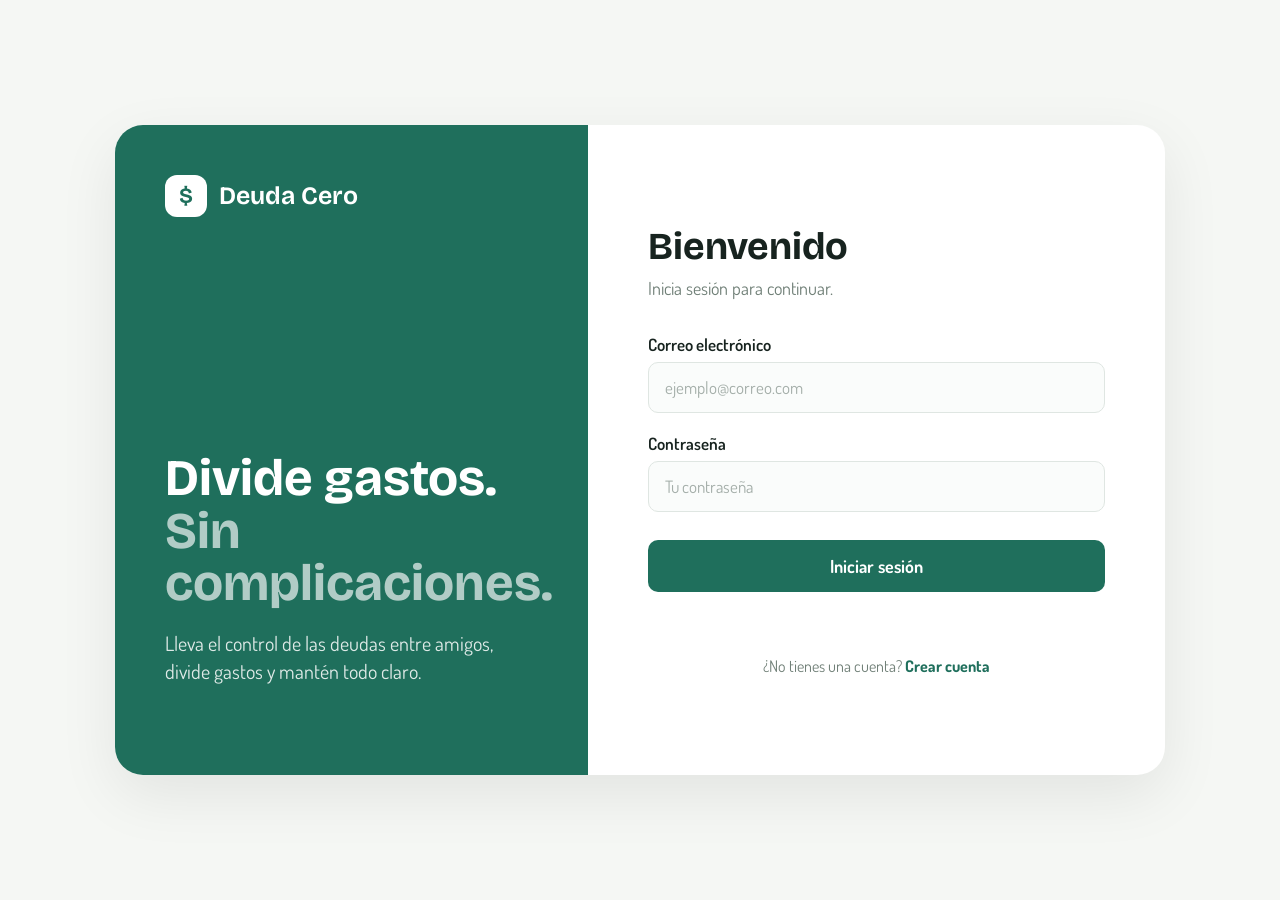
==== src/main/resources/static/dashboard.html @ 62c59991 "refactor(frontend): mover de ruta los paquetes" ====
<!DOCTYPE html>
<html lang="es">
<head>
    <meta charset="UTF-8">
    <meta name="viewport" content="width=device-width, initial-scale=1.0">

    <title>Deuda Cero</title>

    <!-- Google Fonts -->
    <link rel="preconnect" href="https://fonts.googleapis.com">
    <link rel="preconnect" href="https://fonts.gstatic.com" crossorigin>
    <link href="https://fonts.googleapis.com/css2?family=Bricolage+Grotesque:opsz,wght@12..96,200..800&family=Dosis:wght@200..800&display=swap" rel="stylesheet">

    <link rel="stylesheet" href="./css/dashboard.css">
</head>

<body>

    <div class="app">

        <!-- BARRA LATERAL -->
        <aside class="sidebar">

            <div class="logo">
                <span class="logo-icon">$</span>
                <span>Deuda Cero</span>
            </div>

            <nav class="navigation">

                <a href="dashboard.html" class="nav-item active">
                    <span class="nav-icon">⌂</span>
                    <span>Inicio</span>
                </a>

                <a href="#" class="nav-item">
                    <span class="nav-icon">▣</span>
                    <span>Mis grupos</span>
                </a>

                <a href="#" class="nav-item">
                    <span class="nav-icon">✉</span>
                    <span>Invitaciones</span>
                    <span class="notification-badge hidden"></span>
                </a>

            </nav>

            <div class="sidebar-bottom">

                <button id="logoutBtn" class="logout-button">
                    <span class="nav-icon">↪</span>
                    <span>Cerrar sesión</span>
                </button>

            </div>

        </aside>


        <!-- CONTENIDO PRINCIPAL -->
        <main class="main-content">

            <!-- HEADER -->
            <header class="topbar">

                <div class="welcome">
                    <span class="welcome-label">Bienvenido de nuevo</span>
                    <h1 id="userName">Cargando...</h1>
                </div>

                <div class="user-info">
                    <div class="user-avatar" id="userAvatar">
                        ?
                    </div>

                    <div class="user-data">
                        <span id="userNameHeader">Usuario</span>
                        <span id="userEmail">correo@ejemplo.com</span>
                    </div>
                </div>

            </header>


            <!-- CONTENIDO -->
            <section class="content">

                <!-- ENCABEZADO DE GRUPOS -->
                <div class="section-header">

                    <div>
                        <span class="section-label">ESPACIOS COMPARTIDOS</span>
                        <h2>Mis grupos</h2>
                    </div>

                    <button id="createGroupBtn" class="primary-button">
                        <span>+</span>
                        Crear grupo
                    </button>

                </div>


                <!-- GRUPOS -->
                <div id="groupsContainer" class="groups-grid">

                    <!--
                        Los grupos reales se cargarán aquí
                        mediante JavaScript.
                    -->

                    <div class="empty-state" id="groupsLoading">
                        <div class="loading-spinner"></div>
                        <p>Cargando tus grupos...</p>
                    </div>

                </div>


                <!-- INVITACIONES -->
                <div class="section-header invitations-header">

                    <div>
                        <span class="section-label">PENDIENTES</span>
                        <h2>Invitaciones</h2>
                    </div>

                </div>


                <div id="invitationsContainer" class="invitations-container">

                    <div class="empty-state">
                        <div class="empty-icon">✉</div>
                        <p>Cargando invitaciones...</p>
                    </div>

                </div>

            </section>

        </main>

    </div>


    <!-- MODAL CREAR GRUPO -->
    <div id="createGroupModal" class="modal-overlay hidden">

        <div class="modal">

            <div class="modal-header">
                <div>
                    <span class="section-label">NUEVO ESPACIO</span>
                    <h2>Crear grupo</h2>
                </div>

                <button id="closeModalBtn" class="close-button">
                    ×
                </button>
            </div>


            <form id="createGroupForm">

                <div class="form-group">

                    <label for="groupName">
                        Nombre del grupo
                    </label>

                    <input
                        type="text"
                        id="groupName"
                        name="nombre"
                        placeholder="Ej. Viaje a Cancún"
                        maxlength="50"
                        required
                    >

                </div>


                <div class="form-group">

                    <label for="groupDescription">
                        Descripción
                        <span>(opcional)</span>
                    </label>

                    <textarea
                        id="groupDescription"
                        name="descripcion"
                        placeholder="¿Para qué utilizarán este grupo?"
                        maxlength="255"
                        rows="4"
                    ></textarea>

                </div>


                <div id="createGroupError" class="form-error hidden">
                </div>


                <div class="modal-actions">

                    <button
                        type="button"
                        id="cancelModalBtn"
                        class="secondary-button"
                    >
                        Cancelar
                    </button>

                    <button
                        type="submit"
                        class="primary-button"
                    >
                        Crear grupo
                    </button>

                </div>

            </form>

        </div>

    </div>


    <script src="./javascript/api.js"></script>
    <script src="./javascript/dashboard.js"></script>

</body>
</html>
---- src/main/resources/static/css/dashboard.css ----
* {
    margin: 0;
    padding: 0;
    box-sizing: border-box;
}

:root {
    --background: #f5f5f2;
    --surface: #ffffff;
    --surface-secondary: #f8f8f6;

    --text-primary: #1f211f;
    --text-secondary: #777a75;
    --text-light: #a0a39d;

    --border: #e8e8e3;

    --accent: #1f211f;
    --accent-hover: #353735;

    --success: #3d7655;
    --success-background: #edf6ef;

    --danger: #a34d4d;
    --danger-background: #faf0f0;

    --shadow: 0 10px 30px rgba(30, 30, 30, 0.06);

    --sidebar-width: 240px;
}


/* =========================
   GENERAL
========================= */

body {
    font-family: "Dosis", sans-serif;
    background: var(--background);
    color: var(--text-primary);
    min-height: 100vh;
}

button,
input,
textarea {
    font-family: inherit;
}

button {
    cursor: pointer;
}

a {
    text-decoration: none;
    color: inherit;
}


/* =========================
   APP
========================= */

.app {
    display: flex;
    min-height: 100vh;
}


/* =========================
   SIDEBAR
========================= */

.sidebar {
    width: var(--sidebar-width);
    background: var(--surface);
    border-right: 1px solid var(--border);

    display: flex;
    flex-direction: column;

    padding: 28px 18px;

    position: fixed;
    left: 0;
    top: 0;
    bottom: 0;
}


/* LOGO */

.logo {
    display: flex;
    align-items: center;
    gap: 10px;

    padding: 0 10px;
    margin-bottom: 45px;

    font-family: "Bricolage Grotesque", sans-serif;
    font-size: 20px;
    font-weight: 650;
}

.logo-icon {
    width: 32px;
    height: 32px;

    display: flex;
    align-items: center;
    justify-content: center;

    background: var(--accent);
    color: white;

    border-radius: 9px;

    font-family: "Bricolage Grotesque", sans-serif;
    font-size: 17px;
}


/* NAVIGATION */

.navigation {
    display: flex;
    flex-direction: column;
    gap: 5px;
}

.nav-item,
.logout-button {
    width: 100%;

    display: flex;
    align-items: center;
    gap: 12px;

    padding: 11px 12px;

    border: none;
    border-radius: 9px;

    background: transparent;

    color: var(--text-secondary);

    font-size: 16px;

    transition: 0.2s ease;
}

.nav-item:hover,
.logout-button:hover {
    background: var(--surface-secondary);
    color: var(--text-primary);
}

.nav-item.active {
    background: #eeeeeb;
    color: var(--text-primary);
    font-weight: 600;
}

.nav-icon {
    width: 20px;

    display: flex;
    justify-content: center;

    font-size: 18px;
}

.notification-badge {
    margin-left: auto;

    min-width: 20px;
    height: 20px;

    padding: 0 5px;

    display: flex;
    align-items: center;
    justify-content: center;

    border-radius: 20px;

    background: var(--accent);
    color: white;

    font-size: 12px;
    font-weight: 600;
}

.sidebar-bottom {
    margin-top: auto;
}


/* =========================
   MAIN
========================= */

.main-content {
    margin-left: var(--sidebar-width);

    width: calc(100% - var(--sidebar-width));

    min-height: 100vh;
}


/* =========================
   TOPBAR
========================= */

.topbar {
    min-height: 105px;

    display: flex;
    align-items: center;
    justify-content: space-between;

    padding: 28px 45px;

    background: var(--surface);

    border-bottom: 1px solid var(--border);
}

.welcome {
    display: flex;
    flex-direction: column;
}

.welcome-label {
    color: var(--text-secondary);
    font-size: 14px;
    margin-bottom: 2px;
}

.welcome h1 {
    font-family: "Bricolage Grotesque", sans-serif;

    font-size: 27px;
    font-weight: 600;
}


/* USER */

.user-info {
    display: flex;
    align-items: center;
    gap: 11px;
}

.user-avatar {
    width: 40px;
    height: 40px;

    display: flex;
    align-items: center;
    justify-content: center;

    border-radius: 50%;

    background: var(--accent);
    color: white;

    font-family: "Bricolage Grotesque", sans-serif;
    font-weight: 600;
}

.user-data {
    display: flex;
    flex-direction: column;
}

.user-data span:first-child {
    font-weight: 600;
    font-size: 15px;
}

.user-data span:last-child {
    color: var(--text-secondary);
    font-size: 13px;
}


/* =========================
   CONTENT
========================= */

.content {
    max-width: 1250px;
    margin: 0 auto;

    padding: 42px 45px 60px;
}


/* SECTION HEADER */

.section-header {
    display: flex;
    align-items: flex-end;
    justify-content: space-between;

    margin-bottom: 22px;
}

.section-label {
    display: block;

    color: var(--text-light);

    font-family: "Bricolage Grotesque", sans-serif;

    font-size: 11px;
    font-weight: 650;

    letter-spacing: 1.5px;

    margin-bottom: 5px;
}

.section-header h2 {
    font-family: "Bricolage Grotesque", sans-serif;

    font-size: 23px;
    font-weight: 600;
}


/* =========================
   BUTTONS
========================= */

.primary-button,
.secondary-button {
    border: none;
    border-radius: 8px;

    padding: 10px 16px;

    font-size: 15px;
    font-weight: 600;

    transition: 0.2s ease;
}

.primary-button {
    background: var(--accent);
    color: white;
}

.primary-button:hover {
    background: var(--accent-hover);
    transform: translateY(-1px);
}

.secondary-button {
    background: #eeeeeb;
    color: var(--text-primary);
}

.secondary-button:hover {
    background: #e5e5e1;
}


/* =========================
   GROUPS
========================= */

.groups-grid {
    display: grid;

    grid-template-columns: repeat(auto-fill, minmax(250px, 1fr));

    gap: 16px;

    min-height: 120px;
}

.group-card {
    background: var(--surface);

    border: 1px solid var(--border);

    border-radius: 13px;

    padding: 22px;

    cursor: pointer;

    box-shadow: var(--shadow);

    transition: 0.2s ease;
}

.group-card:hover {
    transform: translateY(-3px);
    border-color: #d7d7d1;
}

.group-card-top {
    display: flex;
    align-items: center;
    justify-content: space-between;

    margin-bottom: 20px;
}

.group-icon {
    width: 43px;
    height: 43px;

    display: flex;
    align-items: center;
    justify-content: center;

    background: #eeeeeb;

    border-radius: 10px;

    font-family: "Bricolage Grotesque", sans-serif;
    font-size: 18px;
    font-weight: 600;
}

.group-arrow {
    color: var(--text-light);
    font-size: 20px;
}

.group-card h3 {
    font-family: "Bricolage Grotesque", sans-serif;

    font-size: 19px;
    font-weight: 600;

    margin-bottom: 6px;
}

.group-description {
    color: var(--text-secondary);

    font-size: 14px;

    min-height: 21px;

    margin-bottom: 15px;
}

.group-members {
    color: var(--text-secondary);

    font-size: 14px;
}


/* =========================
   EMPTY / LOADING
========================= */

.empty-state {
    width: 100%;

    min-height: 130px;

    display: flex;
    flex-direction: column;

    align-items: center;
    justify-content: center;

    gap: 8px;

    color: var(--text-secondary);

    border: 1px dashed #d9d9d3;
    border-radius: 12px;
}

.empty-icon {
    font-size: 24px;
}

.loading-spinner {
    width: 23px;
    height: 23px;

    border: 3px solid #e5e5e0;
    border-top-color: var(--accent);

    border-radius: 50%;

    animation: spin 0.8s linear infinite;
}

@keyframes spin {
    to {
        transform: rotate(360deg);
    }
}


/* =========================
   INVITATIONS
========================= */

.invitations-header {
    margin-top: 48px;
}

.invitations-container {
    display: flex;
    flex-direction: column;

    gap: 10px;
}

.invitation-card {
    background: var(--surface);

    border: 1px solid var(--border);

    border-radius: 12px;

    padding: 18px 20px;

    display: flex;
    align-items: center;
    justify-content: space-between;

    box-shadow: var(--shadow);
}

.invitation-info {
    display: flex;
    flex-direction: column;

    gap: 3px;
}

.invitation-info strong {
    font-family: "Bricolage Grotesque", sans-serif;
    font-size: 16px;
}

.invitation-info span {
    color: var(--text-secondary);
    font-size: 14px;
}

.invitation-actions {
    display: flex;
    gap: 8px;
}

.accept-button,
.reject-button {
    border: none;

    padding: 8px 13px;

    border-radius: 7px;

    font-size: 14px;
    font-weight: 600;
}

.accept-button {
    background: var(--success-background);
    color: var(--success);
}

.reject-button {
    background: var(--danger-background);
    color: var(--danger);
}


/* =========================
   MODAL
========================= */

.modal-overlay {
    position: fixed;

    inset: 0;

    background: rgba(20, 20, 20, 0.35);

    display: flex;
    align-items: center;
    justify-content: center;

    padding: 20px;

    z-index: 100;
}

.modal {
    width: 100%;
    max-width: 450px;

    background: var(--surface);

    border-radius: 15px;

    padding: 27px;

    box-shadow: 0 20px 60px rgba(0, 0, 0, 0.15);
}

.modal-header {
    display: flex;
    align-items: flex-start;
    justify-content: space-between;

    margin-bottom: 28px;
}

.modal-header h2 {
    font-family: "Bricolage Grotesque", sans-serif;

    font-size: 23px;
}

.close-button {
    width: 32px;
    height: 32px;

    border: none;
    border-radius: 50%;

    background: #eeeeeb;

    font-size: 21px;

    color: var(--text-secondary);
}

.close-button:hover {
    background: #e5e5e1;
}


/* FORM */

.form-group {
    display: flex;
    flex-direction: column;

    gap: 7px;

    margin-bottom: 18px;
}

.form-group label {
    font-size: 14px;
    font-weight: 600;
}

.form-group label span {
    color: var(--text-light);
    font-weight: 400;
}

.form-group input,
.form-group textarea {
    width: 100%;

    border: 1px solid var(--border);

    border-radius: 8px;

    background: var(--surface-secondary);

    padding: 11px 12px;

    outline: none;

    font-size: 15px;

    color: var(--text-primary);

    transition: 0.2s ease;
}

.form-group input:focus,
.form-group textarea:focus {
    border-color: #b9b9b2;

    background: white;
}

.form-group textarea {
    resize: vertical;
}

.form-error {
    background: var(--danger-background);

    color: var(--danger);

    border-radius: 8px;

    padding: 10px 12px;

    margin-bottom: 18px;

    font-size: 14px;
}

.modal-actions {
    display: flex;
    justify-content: flex-end;

    gap: 9px;

    margin-top: 25px;
}


/* =========================
   UTILITIES
========================= */

.hidden {
    display: none !important;
}


/* =========================
   RESPONSIVE
========================= */

@media (max-width: 800px) {

    .sidebar {
        width: 70px;

        padding: 25px 10px;
    }

    .logo {
        justify-content: center;
        padding: 0;
    }

    .logo span:last-child {
        display: none;
    }

    .nav-item span:not(.nav-icon),
    .logout-button span:not(.nav-icon) {
        display: none;
    }

    .notification-badge {
        position: absolute;
        margin-left: 25px;
    }

    .nav-item,
    .logout-button {
        justify-content: center;
    }

    .main-content {
        margin-left: 70px;
        width: calc(100% - 70px);
    }

    .topbar {
        padding: 22px;
    }

    .content {
        padding: 30px 22px;
    }

    .user-data {
        display: none;
    }
}


@media (max-width: 550px) {

    .topbar {
        align-items: flex-start;
    }

    .welcome h1 {
        font-size: 22px;
    }

    .section-header {
        align-items: flex-start;
        gap: 15px;
        flex-direction: column;
    }

    .primary-button {
        align-self: flex-start;
    }

    .invitation-card {
        align-items: flex-start;
        flex-direction: column;
        gap: 15px;
    }

    .invitation-actions {
        width: 100%;
    }

    .accept-button,
    .reject-button {
        flex: 1;
    }
}
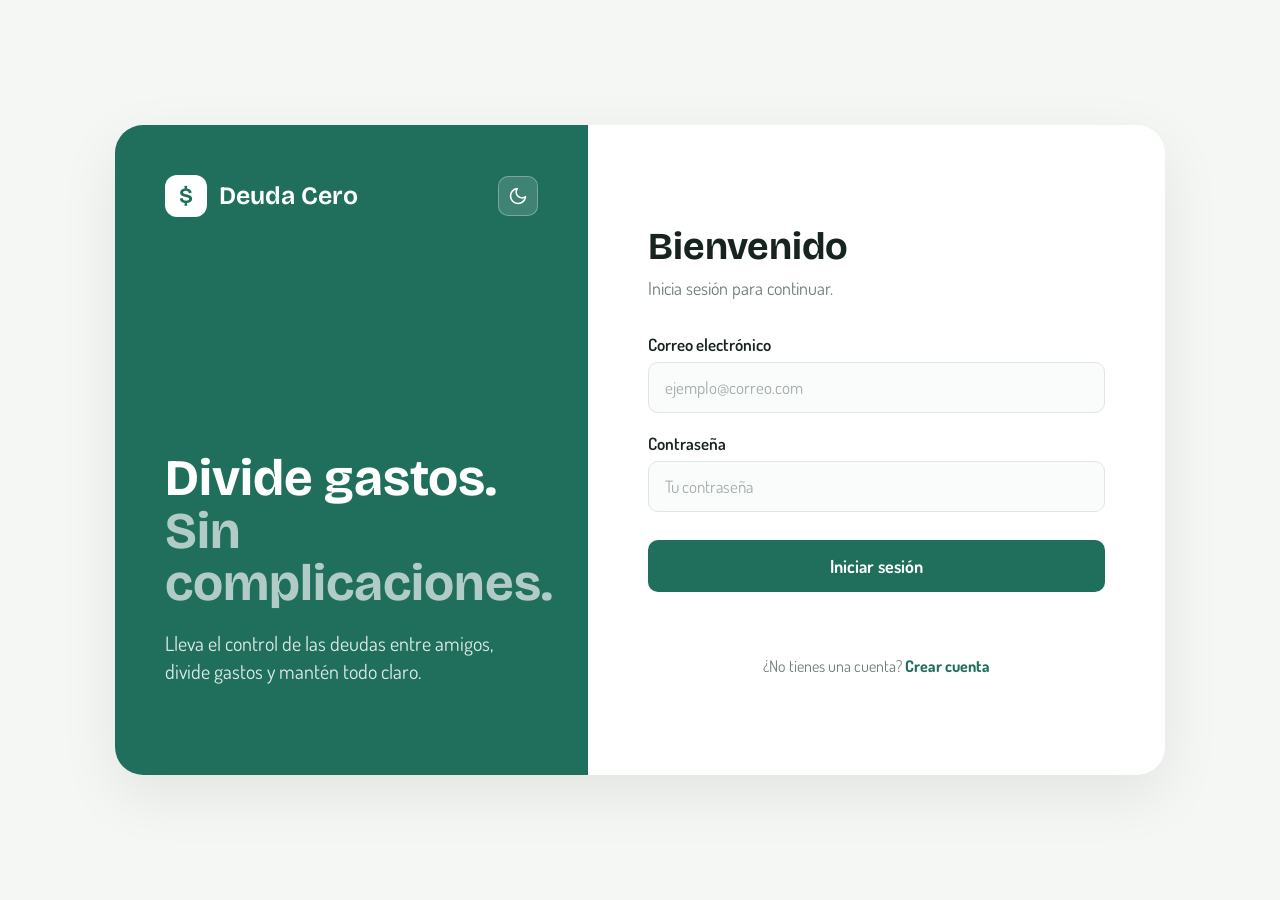
==== commit 2b14c7b2: "feat: agregar tema oscuro" ====
--- a/src/main/resources/static/dashboard.html
+++ b/src/main/resources/static/dashboard.html
@@ -6,12 +6,17 @@
 
     <title>Deuda Cero</title>
 
+    <link rel="icon" type="image/svg+xml" href="./assets/favicon.svg">
+
+    <script src="./javascript/tema.js"></script>
+
     <!-- Google Fonts -->
     <link rel="preconnect" href="https://fonts.googleapis.com">
     <link rel="preconnect" href="https://fonts.gstatic.com" crossorigin>
     <link href="https://fonts.googleapis.com/css2?family=Bricolage+Grotesque:opsz,wght@12..96,200..800&family=Dosis:wght@200..800&display=swap" rel="stylesheet">
 
     <link rel="stylesheet" href="./css/dashboard.css">
+    <link rel="stylesheet" href="./css/tema.css">
 </head>
 
 <body>
@@ -19,7 +24,7 @@
     <div class="app">
 
         <!-- BARRA LATERAL -->
-        <aside class="sidebar">
+        <aside class="sidebar" id="sidebar">
 
             <div class="logo">
                 <span class="logo-icon">$</span>
@@ -28,17 +33,17 @@
 
             <nav class="navigation">
 
-                <a href="dashboard.html" class="nav-item active">
+                <a href="#inicio" class="nav-item active">
                     <span class="nav-icon">⌂</span>
                     <span>Inicio</span>
                 </a>
 
-                <a href="#" class="nav-item">
+                <a href="#groupsSection" class="nav-item">
                     <span class="nav-icon">▣</span>
                     <span>Mis grupos</span>
                 </a>
 
-                <a href="#" class="nav-item">
+                <a href="#invitationsSection" class="nav-item">
                     <span class="nav-icon">✉</span>
                     <span>Invitaciones</span>
                     <span class="notification-badge hidden"></span>
@@ -57,12 +62,26 @@
 
         </aside>
 
+        <div id="sidebarOverlay" class="sidebar-overlay hidden"></div>
+
 
         <!-- CONTENIDO PRINCIPAL -->
         <main class="main-content">
 
             <!-- HEADER -->
-            <header class="topbar">
+            <header class="topbar" id="inicio">
+
+                <button
+                    id="menuToggle"
+                    class="menu-toggle"
+                    aria-label="Abrir menú"
+                    aria-controls="sidebar"
+                    aria-expanded="false"
+                >
+                    <span></span>
+                    <span></span>
+                    <span></span>
+                </button>
 
                 <div class="welcome">
                     <span class="welcome-label">Bienvenido de nuevo</span>
@@ -70,6 +89,25 @@
                 </div>
 
                 <div class="user-info">
+
+                    <button
+                        type="button"
+                        class="theme-toggle"
+                        data-theme-toggle
+                        aria-label="Modo oscuro"
+                        aria-pressed="false"
+                        title="Activar modo oscuro"
+                    >
+                        <svg class="theme-icon theme-icon-moon" viewBox="0 0 24 24" fill="none" stroke="currentColor" stroke-width="2" stroke-linecap="round" stroke-linejoin="round" aria-hidden="true">
+                            <path d="M21 12.79A9 9 0 1 1 11.21 3 7 7 0 0 0 21 12.79z"></path>
+                        </svg>
+
+                        <svg class="theme-icon theme-icon-sun" viewBox="0 0 24 24" fill="none" stroke="currentColor" stroke-width="2" stroke-linecap="round" stroke-linejoin="round" aria-hidden="true">
+                            <circle cx="12" cy="12" r="4"></circle>
+                            <path d="M12 2v2M12 20v2M4.93 4.93l1.41 1.41M17.66 17.66l1.41 1.41M2 12h2M20 12h2M4.93 19.07l1.41-1.41M17.66 6.34l1.41-1.41"></path>
+                        </svg>
+                    </button>
+
                     <div class="user-avatar" id="userAvatar">
                         ?
                     </div>
@@ -87,7 +125,7 @@
             <section class="content">
 
                 <!-- ENCABEZADO DE GRUPOS -->
-                <div class="section-header">
+                <div class="section-header" id="groupsSection">
 
                     <div>
                         <span class="section-label">ESPACIOS COMPARTIDOS</span>
@@ -119,7 +157,7 @@
 
 
                 <!-- INVITACIONES -->
-                <div class="section-header invitations-header">
+                <div class="section-header invitations-header" id="invitationsSection">
 
                     <div>
                         <span class="section-label">PENDIENTES</span>
--- a/src/main/resources/static/css/dashboard.css
+++ b/src/main/resources/static/css/dashboard.css
@@ -26,13 +26,65 @@
 
     --shadow: 0 10px 30px rgba(30, 30, 30, 0.06);
 
+    --nav-active: #eeeeeb;
+    --button-secondary: #eeeeeb;
+    --button-secondary-hover: #e5e5e1;
+    --card-hover-border: #d7d7d1;
+    --empty-border: #d9d9d3;
+    --spinner-track: #e5e5e0;
+    --input-focus-border: #b9b9b2;
+    --input-focus-background: #ffffff;
+    --overlay: rgba(20, 20, 20, 0.35);
+    --modal-shadow: 0 20px 60px rgba(0, 0, 0, 0.15);
+
     --sidebar-width: 240px;
 }
 
+[data-theme="oscuro"] {
+    color-scheme: dark;
+
+    --background: #0a0a0a;
+    --surface: #151515;
+    --surface-secondary: #1f1f1f;
+
+    --text-primary: #f2f2f2;
+    --text-secondary: #b0b0b0;
+    --text-light: #858585;
+
+    --border: #2a2a2a;
+
+    --accent: #35836a;
+    --accent-hover: #3f9478;
+
+    --success: #7cc99b;
+    --success-background: #1d3326;
+
+    --danger: #e09090;
+    --danger-background: #3a2222;
+
+    --shadow: 0 10px 30px rgba(0, 0, 0, 0.35);
+
+    --nav-active: #242424;
+    --button-secondary: #242424;
+    --button-secondary-hover: #303030;
+    --card-hover-border: #3a3a3a;
+    --empty-border: #353535;
+    --spinner-track: #303030;
+    --input-focus-border: #555555;
+    --input-focus-background: #222222;
+    --overlay: rgba(0, 0, 0, 0.62);
+    --modal-shadow: 0 20px 60px rgba(0, 0, 0, 0.45);
+}
+
 
 /* =========================
    GENERAL
 ========================= */
+
+html {
+    background: var(--background);
+    scroll-behavior: smooth;
+}
 
 body {
     font-family: "Dosis", sans-serif;
@@ -41,6 +93,12 @@
     min-height: 100vh;
 }
 
+#inicio,
+#groupsSection,
+#invitationsSection {
+    scroll-margin-top: 24px;
+}
+
 button,
 input,
 textarea {
@@ -158,7 +216,7 @@
 }
 
 .nav-item.active {
-    background: #eeeeeb;
+    background: var(--nav-active);
     color: var(--text-primary);
     font-weight: 600;
 }
@@ -362,12 +420,12 @@
 }
 
 .secondary-button {
-    background: #eeeeeb;
+    background: var(--button-secondary);
     color: var(--text-primary);
 }
 
 .secondary-button:hover {
-    background: #e5e5e1;
+    background: var(--button-secondary-hover);
 }
 
 
@@ -403,7 +461,7 @@
 
 .group-card:hover {
     transform: translateY(-3px);
-    border-color: #d7d7d1;
+    border-color: var(--card-hover-border);
 }
 
 .group-card-top {
@@ -422,7 +480,7 @@
     align-items: center;
     justify-content: center;
 
-    background: #eeeeeb;
+    background: var(--nav-active);
 
     border-radius: 10px;
 
@@ -481,7 +539,7 @@
 
     color: var(--text-secondary);
 
-    border: 1px dashed #d9d9d3;
+    border: 1px dashed var(--empty-border);
     border-radius: 12px;
 }
 
@@ -493,7 +551,7 @@
     width: 23px;
     height: 23px;
 
-    border: 3px solid #e5e5e0;
+    border: 3px solid var(--spinner-track);
     border-top-color: var(--accent);
 
     border-radius: 50%;
@@ -593,7 +651,7 @@
 
     inset: 0;
 
-    background: rgba(20, 20, 20, 0.35);
+    background: var(--overlay);
 
     display: flex;
     align-items: center;
@@ -607,6 +665,7 @@
 .modal {
     width: 100%;
     max-width: 450px;
+    max-height: 90vh;
 
     background: var(--surface);
 
@@ -614,7 +673,9 @@
 
     padding: 27px;
 
-    box-shadow: 0 20px 60px rgba(0, 0, 0, 0.15);
+    overflow-y: auto;
+
+    box-shadow: var(--modal-shadow);
 }
 
 .modal-header {
@@ -638,7 +699,7 @@
     border: none;
     border-radius: 50%;
 
-    background: #eeeeeb;
+    background: var(--button-secondary);
 
     font-size: 21px;
 
@@ -646,7 +707,7 @@
 }
 
 .close-button:hover {
-    background: #e5e5e1;
+    background: var(--button-secondary-hover);
 }
 
 
@@ -694,9 +755,9 @@
 
 .form-group input:focus,
 .form-group textarea:focus {
-    border-color: #b9b9b2;
-
-    background: white;
+    border-color: var(--input-focus-border);
+
+    background: var(--input-focus-background);
 }
 
 .form-group textarea {
@@ -737,57 +798,144 @@
 
 
 /* =========================
+   MENÚ MÓVIL
+========================= */
+
+.menu-toggle {
+    display: none;
+
+    width: 40px;
+    height: 40px;
+
+    flex-shrink: 0;
+    align-items: center;
+    justify-content: center;
+    flex-direction: column;
+
+    gap: 4px;
+
+    border: none;
+    border-radius: 10px;
+
+    background: var(--button-secondary);
+    color: var(--text-primary);
+}
+
+.menu-toggle span {
+    display: block;
+
+    width: 18px;
+    height: 2px;
+
+    background: currentColor;
+
+    border-radius: 2px;
+}
+
+.menu-toggle:hover {
+    background: var(--button-secondary-hover);
+}
+
+.sidebar-overlay {
+    position: fixed;
+
+    inset: 0;
+
+    background: var(--overlay);
+
+    display: none;
+
+    z-index: 150;
+}
+
+body.menu-open {
+    overflow: hidden;
+}
+
+
+/* =========================
    RESPONSIVE
 ========================= */
 
 @media (max-width: 800px) {
 
     .sidebar {
-        width: 70px;
-
-        padding: 25px 10px;
+        width: min(280px, 82vw);
+
+        padding: 26px 18px;
+
+        transform: translateX(-100%);
+
+        transition: transform 0.25s ease, visibility 0.25s ease;
+
+        visibility: hidden;
+
+        overflow-y: auto;
+
+        z-index: 200;
+    }
+
+    .sidebar.open {
+        transform: translateX(0);
+
+        visibility: visible;
     }
 
     .logo {
-        justify-content: center;
-        padding: 0;
+        justify-content: flex-start;
+        padding: 0 10px;
     }
 
     .logo span:last-child {
-        display: none;
+        display: inline;
     }
 
     .nav-item span:not(.nav-icon),
     .logout-button span:not(.nav-icon) {
-        display: none;
-    }
-
-    .notification-badge {
-        position: absolute;
-        margin-left: 25px;
+        display: inline;
     }
 
     .nav-item,
     .logout-button {
-        justify-content: center;
+        justify-content: flex-start;
+    }
+
+    .notification-badge {
+        position: static;
+        margin-left: auto;
     }
 
     .main-content {
-        margin-left: 70px;
-        width: calc(100% - 70px);
+        margin-left: 0;
+        width: 100%;
     }
 
     .topbar {
-        padding: 22px;
+        padding: 18px 20px;
+
+        gap: 12px;
+    }
+
+    .welcome {
+        flex: 1;
+        min-width: 0;
     }
 
     .content {
-        padding: 30px 22px;
+        padding: 30px 20px 50px;
     }
 
     .user-data {
         display: none;
     }
+
+    .menu-toggle {
+        display: inline-flex;
+    }
+
+    .sidebar-overlay:not(.hidden) {
+        display: block;
+    }
 }
 
 
@@ -795,10 +943,19 @@
 
     .topbar {
         align-items: flex-start;
+        padding: 16px;
     }
 
     .welcome h1 {
         font-size: 22px;
+    }
+
+    .content {
+        padding: 24px 16px 45px;
+    }
+
+    .groups-grid {
+        grid-template-columns: 1fr;
     }
 
     .section-header {
--- a/src/main/resources/static/css/tema.css
+++ b/src/main/resources/static/css/tema.css
@@ -0,0 +1,54 @@
+.theme-toggle {
+    width: 40px;
+    height: 40px;
+
+    flex-shrink: 0;
+
+    display: inline-flex;
+    align-items: center;
+    justify-content: center;
+
+    border: 1px solid var(--theme-toggle-border, var(--border));
+    border-radius: 10px;
+
+    background: var(--theme-toggle-background, var(--surface-secondary, var(--surface)));
+    color: var(--theme-toggle-color, var(--text-primary, var(--text)));
+
+    cursor: pointer;
+
+    transition: 0.2s ease;
+}
+
+.theme-toggle:hover {
+    background: var(--theme-toggle-hover, var(--button-secondary-hover, var(--surface-secondary, var(--surface))));
+}
+
+.theme-toggle:focus-visible {
+    outline: 2px solid var(--theme-toggle-focus, var(--accent, var(--primary)));
+    outline-offset: 2px;
+}
+
+.theme-icon {
+    width: 20px;
+    height: 20px;
+}
+
+.theme-icon-sun {
+    display: none;
+}
+
+[data-theme="oscuro"] .theme-icon-moon {
+    display: none;
+}
+
+[data-theme="oscuro"] .theme-icon-sun {
+    display: block;
+}
+
+.theme-toggle-on-primary {
+    --theme-toggle-background: rgba(255, 255, 255, 0.14);
+    --theme-toggle-hover: rgba(255, 255, 255, 0.24);
+    --theme-toggle-border: rgba(255, 255, 255, 0.3);
+    --theme-toggle-color: #ffffff;
+    --theme-toggle-focus: #ffffff;
+}
